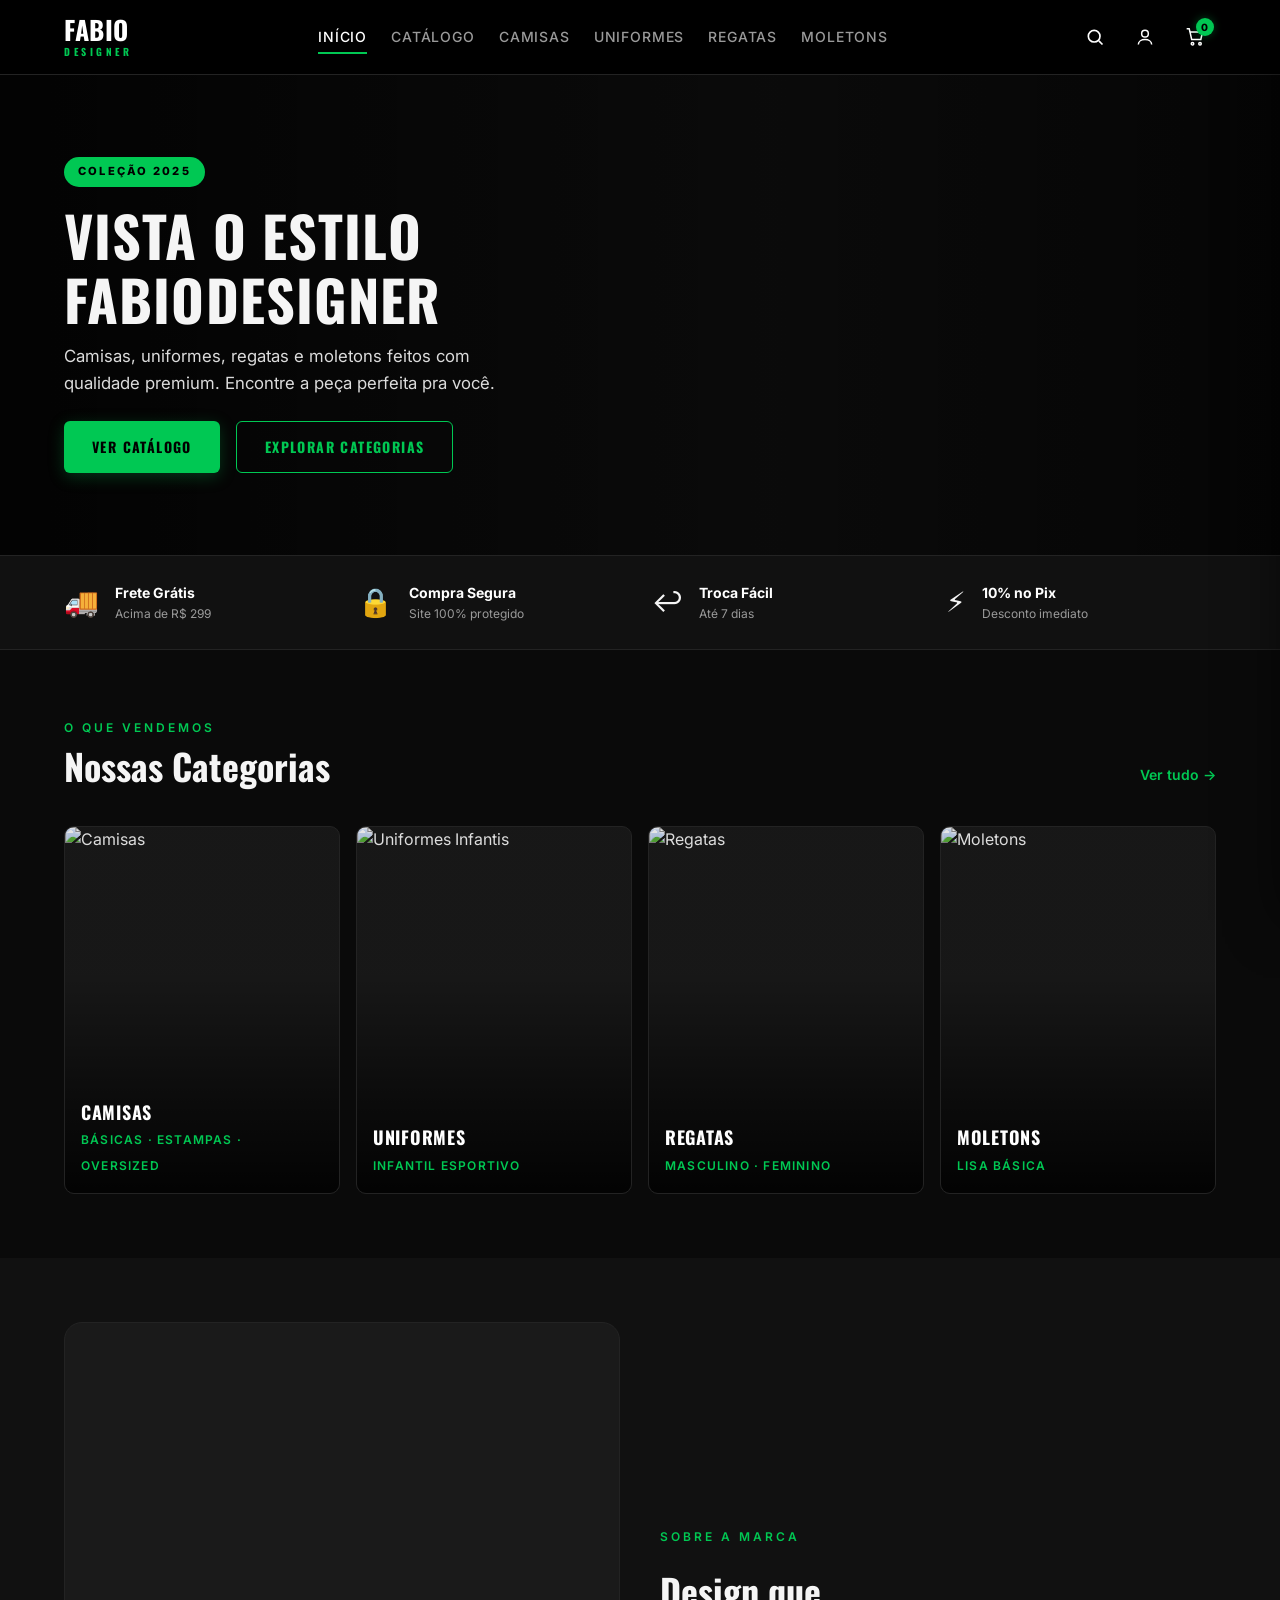
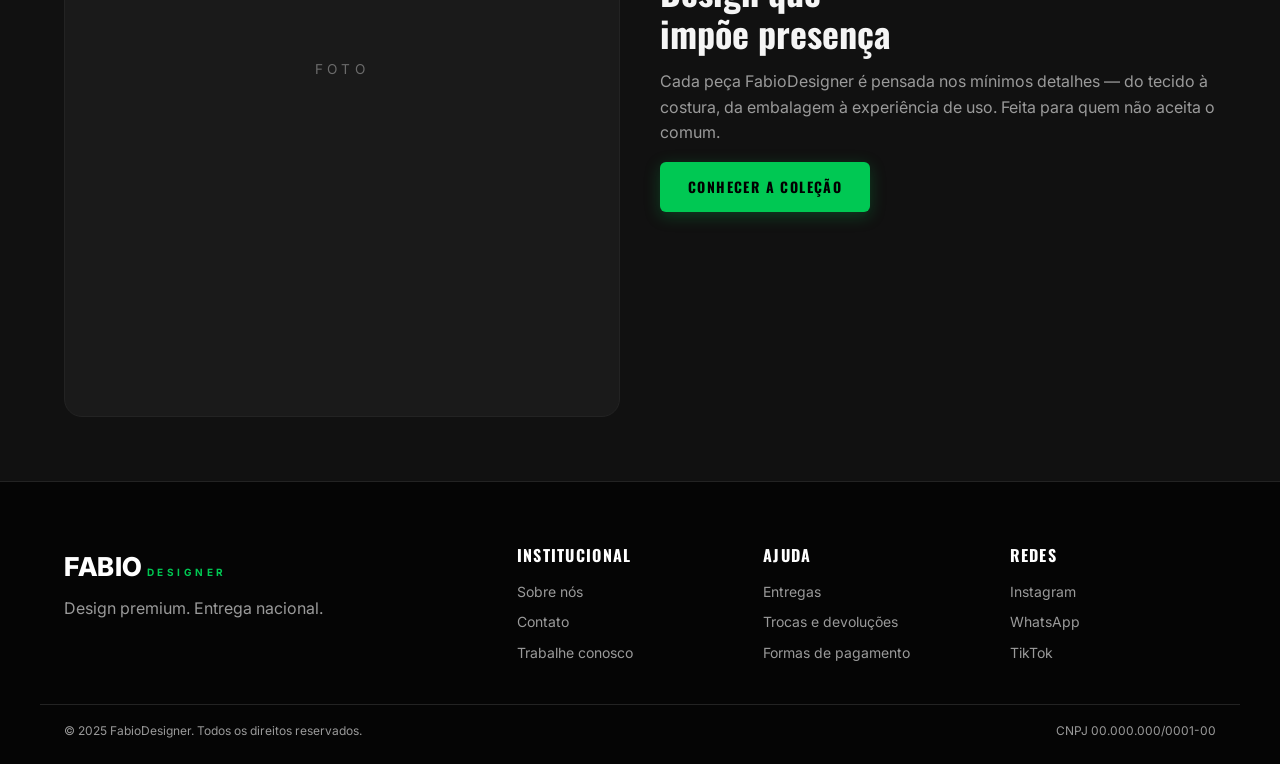
==== src/pages/index.html @ fc11f6db "Iniciando projeto Fabio-Designer." ====
<!DOCTYPE html>
<html lang="pt-BR">
<head>
  <meta charset="UTF-8" />
  <meta name="viewport" content="width=device-width, initial-scale=1.0" />
  <title>FabioDesigner | Vista o estilo</title>
  <meta name="description" content="Camisas, uniformes, regatas e moletons com design premium. Vista FabioDesigner." />

  <link rel="preconnect" href="https://fonts.googleapis.com" />
  <link rel="preconnect" href="https://fonts.gstatic.com" crossorigin />
  <link
    href="https://fonts.googleapis.com/css2?family=Inter:wght@400;500;600;700&family=Oswald:wght@500;600;700;800&display=swap"
    rel="stylesheet"
  />

  <link rel="stylesheet" href="../css/style.css" />
  <link rel="stylesheet" href="../css/components.css" />
</head>
<body>

  <!-- ============================================
       HEADER
  ============================================= -->
  <header class="header" id="header">
    <div class="header__inner">

      <a href="index.html" class="logo" aria-label="FabioDesigner">
        <span class="logo__main">FABIO</span>
        <span class="logo__sub">DESIGNER</span>
      </a>

      <nav class="menu" id="menu" aria-label="Menu principal">
        <a href="index.html" class="menu__link is-active">Início</a>
        <a href="catalog.html" class="menu__link">Catálogo</a>
        <a href="catalog.html?cat=camisas" class="menu__link">Camisas</a>
        <a href="catalog.html?cat=uniformes" class="menu__link">Uniformes</a>
        <a href="catalog.html?cat=regatas" class="menu__link">Regatas</a>
        <a href="catalog.html?cat=moletons" class="menu__link">Moletons</a>
      </nav>

      <div class="header__actions">
        <button class="icon-btn" aria-label="Buscar">
          <svg viewBox="0 0 24 24" width="20" height="20" fill="none" stroke="currentColor" stroke-width="2">
            <circle cx="11" cy="11" r="7"/>
            <path d="m21 21-4.35-4.35"/>
          </svg>
        </button>

        <button class="icon-btn" aria-label="Minha conta">
          <svg viewBox="0 0 24 24" width="20" height="20" fill="none" stroke="currentColor" stroke-width="1.8">
            <circle cx="12" cy="8" r="4"/>
            <path d="M4 21c0-4 4-6 8-6s8 2 8 6"/>
          </svg>
        </button>

        <button class="icon-btn" id="cart-btn" aria-label="Carrinho">
          <svg viewBox="0 0 24 24" width="20" height="20" fill="none" stroke="currentColor" stroke-width="1.8">
            <path d="M6 6h15l-2 9H8L6 6Z"/>
            <circle cx="9" cy="20" r="1.5"/>
            <circle cx="18" cy="20" r="1.5"/>
            <path d="M6 6 5 2H2"/>
          </svg>
          <span class="icon-btn__badge" id="cart-count">0</span>
        </button>

        <button class="icon-btn header__toggle" id="menu-toggle" aria-label="Abrir menu">
          <svg viewBox="0 0 24 24" width="22" height="22" fill="none" stroke="currentColor" stroke-width="2">
            <path d="M3 6h18M3 12h18M3 18h18"/>
          </svg>
        </button>
      </div>
    </div>
  </header>

  <!-- ============================================
       BANNER
  ============================================= -->
  <section class="banner">
    <div class="banner__content">
      <span class="banner__tag">Coleção 2025</span>
      <h1 class="banner__title">Vista o estilo<br>FabioDesigner</h1>
      <p class="banner__text">
        Camisas, uniformes, regatas e moletons feitos com qualidade premium.
        Encontre a peça perfeita pra você.
      </p>
      <div class="banner__actions">
        <a href="catalog.html" class="btn btn--primary">Ver catálogo</a>
        <a href="#categorias" class="btn btn--outline">Explorar categorias</a>
      </div>
    </div>
  </section>

  <!-- ============================================
       BENEFÍCIOS
  ============================================= -->
  <section class="benefits">
    <div class="container benefits__grid">
      <div class="benefit">
        <span class="benefit__icon">🚚</span>
        <div><strong>Frete Grátis</strong><p>Acima de R$ 299</p></div>
      </div>
      <div class="benefit">
        <span class="benefit__icon">🔒</span>
        <div><strong>Compra Segura</strong><p>Site 100% protegido</p></div>
      </div>
      <div class="benefit">
        <span class="benefit__icon">↩️</span>
        <div><strong>Troca Fácil</strong><p>Até 7 dias</p></div>
      </div>
      <div class="benefit">
        <span class="benefit__icon">⚡</span>
        <div><strong>10% no Pix</strong><p>Desconto imediato</p></div>
      </div>
    </div>
  </section>

  <!-- ============================================
       CATEGORIAS (4)
  ============================================= -->
  <section class="section" id="categorias">
    <div class="container">
      <header class="section__header">
        <div>
          <span class="section__eyebrow">O que vendemos</span>
          <h2 class="section__title">Nossas Categorias</h2>
        </div>
        <a href="catalog.html" class="section__link">Ver tudo →</a>
      </header>

      <div class="categories">
        <a href="catalog.html?cat=camisas" class="category-card">
          <img class="category-card__img" src="../assets/images/cat-camisas.jpg" alt="Camisas" loading="lazy" />
          <div class="category-card__overlay"></div>
          <div class="category-card__content">
            <h3 class="category-card__title">Camisas</h3>
            <span class="category-card__count">Básicas · Estampas · Oversized</span>
          </div>
        </a>

        <a href="catalog.html?cat=uniformes" class="category-card">
          <img class="category-card__img" src="../assets/images/cat-uniformes.jpg" alt="Uniformes Infantis" loading="lazy" />
          <div class="category-card__overlay"></div>
          <div class="category-card__content">
            <h3 class="category-card__title">Uniformes</h3>
            <span class="category-card__count">Infantil Esportivo</span>
          </div>
        </a>

        <a href="catalog.html?cat=regatas" class="category-card">
          <img class="category-card__img" src="../assets/images/cat-regatas.jpg" alt="Regatas" loading="lazy" />
          <div class="category-card__overlay"></div>
          <div class="category-card__content">
            <h3 class="category-card__title">Regatas</h3>
            <span class="category-card__count">Masculino · Feminino</span>
          </div>
        </a>

        <a href="catalog.html?cat=moletons" class="category-card">
          <img class="category-card__img" src="../assets/images/cat-moletons.jpg" alt="Moletons" loading="lazy" />
          <div class="category-card__overlay"></div>
          <div class="category-card__content">
            <h3 class="category-card__title">Moletons</h3>
            <span class="category-card__count">Lisa Básica</span>
          </div>
        </a>
      </div>
    </div>
  </section>

  <!-- ============================================
       SOBRE
  ============================================= -->
  <section class="about" id="sobre">
    <div class="container about__grid">
      <div class="about__media">
        <div class="about__media-placeholder">FOTO</div>
      </div>
      <div class="about__content">
        <span class="section__eyebrow">Sobre a marca</span>
        <h2 class="section__title">Design que<br>impõe presença</h2>
        <p>
          Cada peça FabioDesigner é pensada nos mínimos detalhes — do tecido à costura,
          da embalagem à experiência de uso. Feita para quem não aceita o comum.
        </p>
        <a href="catalog.html" class="btn btn--primary">Conhecer a coleção</a>
      </div>
    </div>
  </section>

  <!-- ============================================
       FOOTER
  ============================================= -->
  <footer class="footer" id="contato">
    <div class="container footer__grid">
      <div class="footer__brand">
        <span class="logo__main">FABIO</span>
        <span class="logo__sub">DESIGNER</span>
        <p class="text-muted" style="margin-top: 8px;">Design premium. Entrega nacional.</p>
      </div>

      <div class="footer__col">
        <h5>Institucional</h5>
        <a href="#">Sobre nós</a>
        <a href="#">Contato</a>
        <a href="#">Trabalhe conosco</a>
      </div>

      <div class="footer__col">
        <h5>Ajuda</h5>
        <a href="#">Entregas</a>
        <a href="#">Trocas e devoluções</a>
        <a href="#">Formas de pagamento</a>
      </div>

      <div class="footer__col">
        <h5>Redes</h5>
        <a href="https://www.instagram.com/fabiodesigner2/" target="_blank" rel="noopener">Instagram</a>
        <a href="#">WhatsApp</a>
        <a href="#">TikTok</a>
      </div>
    </div>

    <div class="container footer__bottom">
      <p>© 2025 FabioDesigner. Todos os direitos reservados.</p>
      <p>CNPJ 00.000.000/0001-00</p>
    </div>
  </footer>

  <!-- ============================================
       CARRINHO LATERAL
  ============================================= -->
  <div class="cart-drawer__backdrop" id="cart-backdrop"></div>
  <aside class="cart-drawer" id="cart-drawer" aria-hidden="true">
    <div class="cart-drawer__header">
      <h3 class="cart-drawer__title">Seu Carrinho</h3>
      <button class="cart-drawer__close" id="cart-close" aria-label="Fechar">✕</button>
    </div>

    <div class="cart-drawer__items" id="cart-items"></div>

    <div class="cart-drawer__footer">
      <div class="cart-drawer__total">
        <span>Total</span>
        <strong id="cart-total">R$ 0,00</strong>
      </div>
      <button class="btn btn--primary btn--block" id="cart-checkout">
        Finalizar Compra
      </button>
    </div>
  </aside>

  <!-- Toast -->
  <div class="toast-container" id="toast-container"></div>

  <script type="module" src="../js/app.js"></script>
</body>
</html>
---- src/css/style.css ----
/* =========================================================
   FABIODESIGNER — ESTILO GLOBAL
   Cores, tipografia, reset e base
========================================================= */

/* ---------------------------------------------------------
   VARIÁVEIS (Design Tokens)
--------------------------------------------------------- */
:root {
  /* Cores da marca */
  --brand:        #00c853;   /* verde principal */
  --brand-dark:   #00963e;   /* hover */
  --brand-soft:   rgba(0, 200, 83, 0.12);
  --brand-glow:   rgba(0, 200, 83, 0.35);

  /* Fundos */
  --bg:           #0a0a0a;   /* fundo geral */
  --bg-elevated:  #111111;   /* cards, header */
  --surface:      #1a1a1a;   /* inputs, hover */
  --border:       #232323;

  /* Texto */
  --text:         #f5f5f5;
  --text-muted:   #9a9a9a;
  --text-dim:     #6b6b6b;

  /* Feedback */
  --danger:       #ef4444;
  --success:      #00c853;
  --warning:      #f59e0b;

  /* Tipografia */
  --font-display: 'Oswald', system-ui, sans-serif;
  --font-body:    'Inter', system-ui, sans-serif;

  /* Espaçamentos */
  --space-xs:  0.5rem;
  --space-sm:  0.75rem;
  --space-md:  1rem;
  --space-lg:  1.5rem;
  --space-xl:  2.5rem;
  --space-2xl: 4rem;

  /* Layout */
  --container:   1200px;
  --header-h:    70px;
  --radius-sm:   6px;
  --radius-md:   10px;
  --radius-lg:   18px;
  --radius-pill: 999px;

  /* Sombras */
  --shadow-sm:   0 2px 6px rgba(0,0,0,0.35);
  --shadow-md:   0 8px 24px rgba(0,0,0,0.45);
  --shadow-lg:   0 20px 48px rgba(0,0,0,0.55);
  --shadow-glow: 0 0 28px var(--brand-glow);

  /* Transições */
  --t-fast: 150ms ease;
  --t-base: 250ms ease;

  /* Z-index */
  --z-header:  1000;
  --z-drawer:  1500;
  --z-modal:   2000;
  --z-toast:   3000;
}

/* ---------------------------------------------------------
   RESET
--------------------------------------------------------- */
*, *::before, *::after {
  box-sizing: border-box;
  margin: 0;
  padding: 0;
}

html {
  scroll-behavior: smooth;
  -webkit-text-size-adjust: 100%;
}

body {
  min-height: 100vh;
  background: var(--bg);
  color: var(--text);
  font-family: var(--font-body);
  font-size: 1rem;
  line-height: 1.6;
  -webkit-font-smoothing: antialiased;
  overflow-x: hidden;
}

img, picture, svg, video {
  display: block;
  max-width: 100%;
}

button, input, select, textarea {
  font: inherit;
  color: inherit;
}

button {
  background: none;
  border: none;
  cursor: pointer;
}

a {
  color: inherit;
  text-decoration: none;
}

ul, ol {
  list-style: none;
}

::selection {
  background: var(--brand);
  color: #000;
}

/* Scrollbar */
::-webkit-scrollbar { width: 10px; }
::-webkit-scrollbar-track { background: var(--bg); }
::-webkit-scrollbar-thumb {
  background: var(--border);
  border-radius: var(--radius-pill);
}
::-webkit-scrollbar-thumb:hover { background: var(--brand); }

/* ---------------------------------------------------------
   TIPOGRAFIA
--------------------------------------------------------- */
h1, h2, h3, h4, h5 {
  font-family: var(--font-display);
  font-weight: 700;
  line-height: 1.15;
  color: var(--text);
}

h1 { font-size: clamp(2rem, 5vw, 3.5rem); text-transform: uppercase; letter-spacing: 0.02em; }
h2 { font-size: clamp(1.75rem, 3.5vw, 2.5rem); }
h3 { font-size: clamp(1.25rem, 2.5vw, 1.75rem); }
h4 { font-size: 1.125rem; }
h5 { font-size: 1rem; text-transform: uppercase; letter-spacing: 0.08em; }

p { color: var(--text-muted); }

.text-muted  { color: var(--text-muted); }
.text-brand  { color: var(--brand); }
.text-center { text-align: center; }

/* ---------------------------------------------------------
   CONTAINER
--------------------------------------------------------- */
.container {
  width: 100%;
  max-width: var(--container);
  margin-inline: auto;
  padding-inline: var(--space-lg);
}

@media (max-width: 640px) {
  .container { padding-inline: var(--space-md); }
}

/* ---------------------------------------------------------
   SEÇÕES
--------------------------------------------------------- */
.section {
  padding: var(--space-2xl) 0;
}

.section__header {
  display: flex;
  justify-content: space-between;
  align-items: flex-end;
  gap: var(--space-lg);
  margin-bottom: var(--space-xl);
  flex-wrap: wrap;
}

.section__eyebrow {
  display: inline-block;
  color: var(--brand);
  font-size: 0.75rem;
  font-weight: 600;
  letter-spacing: 0.25em;
  text-transform: uppercase;
  margin-bottom: var(--space-xs);
}

.section__title {
  font-size: clamp(1.5rem, 3vw, 2.25rem);
}

.section__link {
  color: var(--brand);
  font-size: 0.875rem;
  font-weight: 600;
  transition: color var(--t-fast);
}
.section__link:hover { color: #fff; }

/* ---------------------------------------------------------
   BOTÕES
--------------------------------------------------------- */
.btn {
  display: inline-flex;
  align-items: center;
  justify-content: center;
  gap: var(--space-xs);
  padding: 0.875rem 1.75rem;
  font-family: var(--font-display);
  font-size: 0.875rem;
  font-weight: 700;
  letter-spacing: 0.1em;
  text-transform: uppercase;
  border-radius: var(--radius-sm);
  transition: all var(--t-base);
  white-space: nowrap;
  cursor: pointer;
}

.btn--primary {
  background: var(--brand);
  color: #000;
  box-shadow: 0 4px 16px rgba(0,200,83,0.25);
}
.btn--primary:hover {
  background: var(--brand-dark);
  box-shadow: 0 8px 28px var(--brand-glow);
  transform: translateY(-2px);
}

.btn--outline {
  border: 1px solid var(--brand);
  color: var(--brand);
}
.btn--outline:hover {
  background: var(--brand);
  color: #000;
}

.btn--ghost {
  color: var(--text);
}
.btn--ghost:hover {
  color: var(--brand);
}

.btn--block { width: 100%; }

/* ---------------------------------------------------------
   FORMULÁRIOS
--------------------------------------------------------- */
.form-group {
  display: flex;
  flex-direction: column;
  gap: 6px;
  margin-bottom: var(--space-md);
}

.form-label {
  font-size: 0.75rem;
  font-weight: 500;
  letter-spacing: 0.08em;
  text-transform: uppercase;
  color: var(--text-muted);
}

.form-input,
.form-select,
.form-textarea {
  width: 100%;
  padding: 0.75rem 1rem;
  background: var(--surface);
  border: 1px solid var(--border);
  border-radius: var(--radius-sm);
  color: var(--text);
  font-size: 0.95rem;
  font-family: var(--font-body);
  transition: border-color var(--t-fast), box-shadow var(--t-fast);
}

.form-input:focus,
.form-select:focus,
.form-textarea:focus {
  outline: none;
  border-color: var(--brand);
  box-shadow: 0 0 0 3px var(--brand-soft);
}

.form-input::placeholder { color: var(--text-dim); }

/* ---------------------------------------------------------
   TOAST (notificações)
--------------------------------------------------------- */
.toast-container {
  position: fixed;
  top: calc(var(--header-h) + 20px);
  right: 20px;
  z-index: var(--z-toast);
  display: flex;
  flex-direction: column;
  gap: var(--space-sm);
  pointer-events: none;
}

.toast {
  background: var(--bg-elevated);
  border-left: 4px solid var(--brand);
  border-radius: var(--radius-sm);
  padding: 14px 20px;
  min-width: 260px;
  max-width: 380px;
  box-shadow: var(--shadow-lg);
  font-size: 0.875rem;
  color: var(--text);
  animation: toast-in 300ms cubic-bezier(.4,0,.2,1);
  pointer-events: auto;
}

.toast--error   { border-left-color: var(--danger); }
.toast--success { border-left-color: var(--success); }
.toast.is-leaving { animation: toast-out 250ms forwards; }

@keyframes toast-in {
  from { opacity: 0; transform: translateX(40px); }
  to   { opacity: 1; transform: translateX(0); }
}
@keyframes toast-out {
  to { opacity: 0; transform: translateX(40px); }
}
---- src/css/components.css ----
/* =========================================================
   FABIODESIGNER — COMPONENTES
   Header, Footer, Cards, Drawer do carrinho, Menu mobile
========================================================= */

/* ---------------------------------------------------------
   HEADER
--------------------------------------------------------- */
.header {
  position: sticky;
  top: 0;
  z-index: var(--z-header);
  background: #000;
  border-bottom: 1px solid var(--border);
}

.header__inner {
  max-width: var(--container);
  margin-inline: auto;
  padding: 16px var(--space-lg);
  display: flex;
  align-items: center;
  justify-content: space-between;
  gap: var(--space-lg);
}

/* Logo */
.logo {
  display: flex;
  flex-direction: column;
  align-items: flex-start;
  line-height: 1;
  font-family: var(--font-display);
  flex-shrink: 0;
}
.logo__main {
  font-size: 26px;
  font-weight: 800;
  letter-spacing: 0.02em;
  color: #fff;
  text-transform: uppercase;
}
.logo__sub {
  font-size: 10px;
  font-weight: 700;
  letter-spacing: 0.35em;
  color: var(--brand);
  margin-top: 4px;
  text-transform: uppercase;
}

/* Menu principal */
.menu {
  display: flex;
  gap: var(--space-lg);
}
.menu__link {
  font-size: 0.875rem;
  font-weight: 500;
  text-transform: uppercase;
  letter-spacing: 0.06em;
  color: var(--text-muted);
  padding: 6px 0;
  position: relative;
  transition: color var(--t-fast);
}
.menu__link::after {
  content: '';
  position: absolute;
  left: 0; bottom: 0;
  width: 0; height: 2px;
  background: var(--brand);
  transition: width var(--t-base);
}
.menu__link:hover,
.menu__link.is-active { color: #fff; }
.menu__link:hover::after,
.menu__link.is-active::after { width: 100%; }

/* Ações (ícones) */
.header__actions {
  display: flex;
  align-items: center;
  gap: var(--space-xs);
}

.icon-btn {
  position: relative;
  min-width: 42px;
  height: 42px;
  display: inline-flex;
  align-items: center;
  justify-content: center;
  border-radius: 50%;
  color: #fff;
  transition: all var(--t-base);
}
.icon-btn:hover {
  background: var(--surface);
  color: var(--brand);
}
.icon-btn__badge {
  position: absolute;
  top: 2px; right: 2px;
  min-width: 18px; height: 18px;
  padding: 0 5px;
  background: var(--brand);
  color: #000;
  border-radius: var(--radius-pill);
  font-size: 10px;
  font-weight: 800;
  display: grid;
  place-items: center;
  line-height: 1;
  box-shadow: 0 0 10px var(--brand-glow);
}

/* Botão hamburguer (mobile) */
.header__toggle {
  display: none;
}

/* ---------------------------------------------------------
   MENU MOBILE
--------------------------------------------------------- */
@media (max-width: 900px) {
  .menu {
    position: fixed;
    top: var(--header-h);
    left: 0; right: 0;
    background: var(--bg-elevated);
    border-bottom: 1px solid var(--border);
    flex-direction: column;
    padding: var(--space-lg);
    gap: var(--space-md);
    transform: translateY(-10px);
    opacity: 0;
    pointer-events: none;
    transition: all var(--t-base);
  }
  .menu.is-open {
    transform: translateY(0);
    opacity: 1;
    pointer-events: auto;
  }
  .header__toggle { display: inline-flex; }
}

/* ---------------------------------------------------------
   BANNER (hero simples)
--------------------------------------------------------- */
.banner {
  position: relative;
  min-height: 480px;
  display: flex;
  align-items: center;
  padding: var(--space-2xl) var(--space-lg);
  background:
    linear-gradient(90deg, rgba(0,0,0,0.85) 0%, rgba(0,0,0,0.4) 60%, rgba(0,0,0,0.7) 100%),
    url('../assets/images/banner.jpg') center/cover no-repeat,
    #111;
  overflow: hidden;
}

.banner__content {
  max-width: 560px;
  margin-inline: auto;
  width: 100%;
  max-width: var(--container);
  padding-inline: var(--space-lg);
}

.banner__tag {
  display: inline-block;
  padding: 6px 14px;
  background: var(--brand);
  color: #000;
  font-size: 0.7rem;
  font-weight: 800;
  letter-spacing: 0.2em;
  text-transform: uppercase;
  border-radius: var(--radius-pill);
  margin-bottom: var(--space-md);
}

.banner__title {
  font-size: clamp(2rem, 5vw, 3.5rem);
  text-transform: uppercase;
  margin-bottom: var(--space-sm);
}

.banner__text {
  font-size: 1.05rem;
  max-width: 480px;
  margin-bottom: var(--space-lg);
  color: #dcdcdc;
}

.banner__actions {
  display: flex;
  gap: var(--space-md);
  flex-wrap: wrap;
}

@media (max-width: 768px) {
  .banner { min-height: 400px; padding: var(--space-xl) var(--space-md); }
}

/* ---------------------------------------------------------
   FAIXA DE BENEFÍCIOS
--------------------------------------------------------- */
.benefits {
  background: var(--bg-elevated);
  border-block: 1px solid var(--border);
  padding: var(--space-lg) 0;
}

.benefits__grid {
  display: grid;
  grid-template-columns: repeat(4, 1fr);
  gap: var(--space-lg);
}

.benefit {
  display: flex;
  align-items: center;
  gap: var(--space-md);
}
.benefit__icon {
  font-size: 1.75rem;
  flex-shrink: 0;
}
.benefit strong {
  display: block;
  font-size: 0.875rem;
  color: #fff;
}
.benefit p {
  font-size: 0.75rem;
  color: var(--text-muted);
}

@media (max-width: 768px) {
  .benefits__grid { grid-template-columns: 1fr 1fr; gap: var(--space-md); }
}
@media (max-width: 420px) {
  .benefits__grid { grid-template-columns: 1fr; }
}

/* ---------------------------------------------------------
   CARDS DE CATEGORIA (home — 4 categorias)
--------------------------------------------------------- */
.categories {
  display: grid;
  grid-template-columns: repeat(4, 1fr);
  gap: var(--space-md);
}

.category-card {
  position: relative;
  aspect-ratio: 3 / 4;
  border-radius: var(--radius-md);
  overflow: hidden;
  background: var(--surface);
  border: 1px solid var(--border);
  cursor: pointer;
  transition: transform var(--t-base), border-color var(--t-base), box-shadow var(--t-base);
  display: flex;
  align-items: flex-end;
}
.category-card:hover {
  transform: translateY(-6px);
  border-color: var(--brand);
  box-shadow: 0 12px 32px rgba(0,200,83,0.18);
}

.category-card__img {
  position: absolute;
  inset: 0;
  width: 100%; height: 100%;
  object-fit: cover;
  transition: transform 500ms ease;
}
.category-card:hover .category-card__img {
  transform: scale(1.06);
}

.category-card__overlay {
  position: absolute;
  inset: 0;
  background: linear-gradient(to top, rgba(0,0,0,0.9) 0%, rgba(0,0,0,0.1) 60%);
}

.category-card__content {
  position: relative;
  z-index: 2;
  padding: var(--space-md);
  width: 100%;
}

.category-card__title {
  font-family: var(--font-display);
  font-size: 1.125rem;
  text-transform: uppercase;
  letter-spacing: 0.04em;
  color: #fff;
  margin-bottom: 4px;
}

.category-card__count {
  font-size: 0.75rem;
  color: var(--brand);
  font-weight: 600;
  letter-spacing: 0.1em;
  text-transform: uppercase;
}

@media (max-width: 900px) {
  .categories { grid-template-columns: repeat(2, 1fr); }
}
@media (max-width: 420px) {
  .categories { grid-template-columns: 1fr; }
}

/* ---------------------------------------------------------
   CARD DE PRODUTO (grade do catálogo)
--------------------------------------------------------- */
.product-grid {
  display: grid;
  grid-template-columns: repeat(auto-fill, minmax(220px, 1fr));
  gap: var(--space-lg);
}

.product-card {
  background: var(--bg-elevated);
  border: 1px solid var(--border);
  border-radius: var(--radius-md);
  overflow: hidden;
  display: flex;
  flex-direction: column;
  transition: all var(--t-base);
}
.product-card:hover {
  transform: translateY(-6px);
  border-color: var(--brand);
  box-shadow: 0 12px 32px rgba(0,200,83,0.15);
}

.product-card__media {
  aspect-ratio: 3 / 4;
  overflow: hidden;
  background: var(--surface);
}
.product-card__media img {
  width: 100%; height: 100%;
  object-fit: cover;
  transition: transform 500ms ease;
}
.product-card:hover .product-card__media img { transform: scale(1.06); }

.product-card__body {
  padding: var(--space-md);
  display: flex;
  flex-direction: column;
  gap: 6px;
}

.product-card__title {
  font-family: var(--font-body);
  font-size: 0.95rem;
  font-weight: 600;
  color: var(--text);
  text-transform: none;
  line-height: 1.35;
}

.product-card__price {
  font-family: var(--font-display);
  font-size: 1.125rem;
  font-weight: 800;
  color: var(--brand);
}

.product-card__old {
  font-size: 0.8rem;
  color: var(--text-dim);
  text-decoration: line-through;
  margin-right: 6px;
}

.product-card__body .btn {
  margin-top: 8px;
  width: 100%;
  padding: 0.65rem 1rem;
  font-size: 0.75rem;
}

/* ---------------------------------------------------------
   SOBRE (home)
--------------------------------------------------------- */
.about {
  padding: var(--space-2xl) 0;
  background: var(--bg-elevated);
}
.about__grid {
  display: grid;
  grid-template-columns: 1fr 1fr;
  gap: var(--space-xl);
  align-items: center;
}
.about__media {
  aspect-ratio: 4 / 5;
  border-radius: var(--radius-lg);
  overflow: hidden;
  background: var(--surface);
  border: 1px solid var(--border);
}
.about__media-placeholder {
  display: grid;
  place-items: center;
  height: 100%;
  color: var(--text-dim);
  letter-spacing: 0.3em;
  font-size: 0.85rem;
}
.about__content {
  display: flex;
  flex-direction: column;
  gap: var(--space-md);
}
.about__content .btn { align-self: flex-start; }

@media (max-width: 900px) {
  .about__grid { grid-template-columns: 1fr; }
}

/* ---------------------------------------------------------
   FOOTER
--------------------------------------------------------- */
.footer {
  background: #050505;
  border-top: 1px solid var(--border);
  padding: var(--space-2xl) 0 var(--space-lg);
}
.footer__grid {
  display: grid;
  grid-template-columns: 2fr 1fr 1fr 1fr;
  gap: var(--space-xl);
  padding-bottom: var(--space-xl);
}
.footer__brand h4 {
  color: var(--brand);
  margin: var(--space-sm) 0 var(--space-xs);
}
.footer__col {
  display: flex;
  flex-direction: column;
  gap: var(--space-xs);
}
.footer__col h5 {
  color: #fff;
  margin-bottom: var(--space-xs);
}
.footer__col a {
  color: var(--text-muted);
  font-size: 0.875rem;
  transition: color var(--t-fast);
}
.footer__col a:hover { color: var(--brand); }

.footer__bottom {
  border-top: 1px solid var(--border);
  padding-top: var(--space-md);
  display: flex;
  justify-content: space-between;
  font-size: 0.75rem;
  color: var(--text-dim);
  flex-wrap: wrap;
  gap: var(--space-sm);
}

@media (max-width: 900px) {
  .footer__grid { grid-template-columns: 1fr 1fr; }
}
@media (max-width: 480px) {
  .footer__grid { grid-template-columns: 1fr; }
  .footer__bottom { flex-direction: column; text-align: center; }
}

/* ---------------------------------------------------------
   CARRINHO LATERAL (drawer)
--------------------------------------------------------- */
.cart-drawer {
  position: fixed;
  top: 0; right: 0;
  height: 100vh;
  width: min(400px, 100vw);
  background: var(--bg-elevated);
  border-left: 1px solid var(--border);
  z-index: var(--z-drawer);
  transform: translateX(100%);
  transition: transform 350ms cubic-bezier(.4,0,.2,1);
  display: flex;
  flex-direction: column;
  box-shadow: var(--shadow-lg);
}
.cart-drawer.is-open { transform: translateX(0); }

.cart-drawer__backdrop {
  position: fixed;
  inset: 0;
  background: rgba(0,0,0,0.65);
  z-index: calc(var(--z-drawer) - 1);
  opacity: 0;
  pointer-events: none;
  transition: opacity var(--t-base);
}
.cart-drawer__backdrop.is-open {
  opacity: 1;
  pointer-events: auto;
}

.cart-drawer__header {
  display: flex;
  justify-content: space-between;
  align-items: center;
  padding: var(--space-md) var(--space-lg);
  border-bottom: 1px solid var(--border);
}
.cart-drawer__title {
  font-family: var(--font-display);
  font-size: 1.125rem;
  text-transform: uppercase;
  letter-spacing: 0.06em;
}
.cart-drawer__close {
  font-size: 1.5rem;
  color: var(--text-muted);
  transition: color var(--t-fast);
}
.cart-drawer__close:hover { color: var(--danger); }

.cart-drawer__items {
  flex: 1;
  overflow-y: auto;
  padding: var(--space-md) var(--space-lg);
  display: flex;
  flex-direction: column;
  gap: var(--space-md);
}

.cart-item {
  display: grid;
  grid-template-columns: 64px 1fr auto;
  gap: var(--space-md);
  align-items: center;
  padding-bottom: var(--space-md);
  border-bottom: 1px solid var(--border);
}
.cart-item__img {
  width: 64px; height: 64px;
  object-fit: cover;
  border-radius: var(--radius-sm);
  background: var(--surface);
}
.cart-item__info {
  display: flex;
  flex-direction: column;
  gap: 2px;
  font-size: 0.85rem;
}
.cart-item__name { color: var(--text); font-weight: 500; }
.cart-item__price { color: var(--brand); font-weight: 700; font-family: var(--font-display); }
.cart-item__remove {
  color: var(--text-muted);
  font-size: 1.25rem;
  transition: color var(--t-fast);
}
.cart-item__remove:hover { color: var(--danger); }

.cart-empty {
  text-align: center;
  color: var(--text-muted);
  padding: var(--space-xl) 0;
  font-size: 0.9rem;
}

.cart-drawer__footer {
  padding: var(--space-lg);
  border-top: 1px solid var(--border);
  display: flex;
  flex-direction: column;
  gap: var(--space-md);
}
.cart-drawer__total {
  display: flex;
  justify-content: space-between;
  align-items: baseline;
  font-size: 1rem;
}
.cart-drawer__total strong {
  color: var(--brand);
  font-family: var(--font-display);
  font-size: 1.5rem;
  font-weight: 800;
}

/* ---------------------------------------------------------
   ESTADO VAZIO GENÉRICO
--------------------------------------------------------- */
.empty {
  text-align: center;
  padding: var(--space-2xl) var(--space-md);
  color: var(--text-muted);
}
.empty__icon { font-size: 3rem; margin-bottom: var(--space-md); }
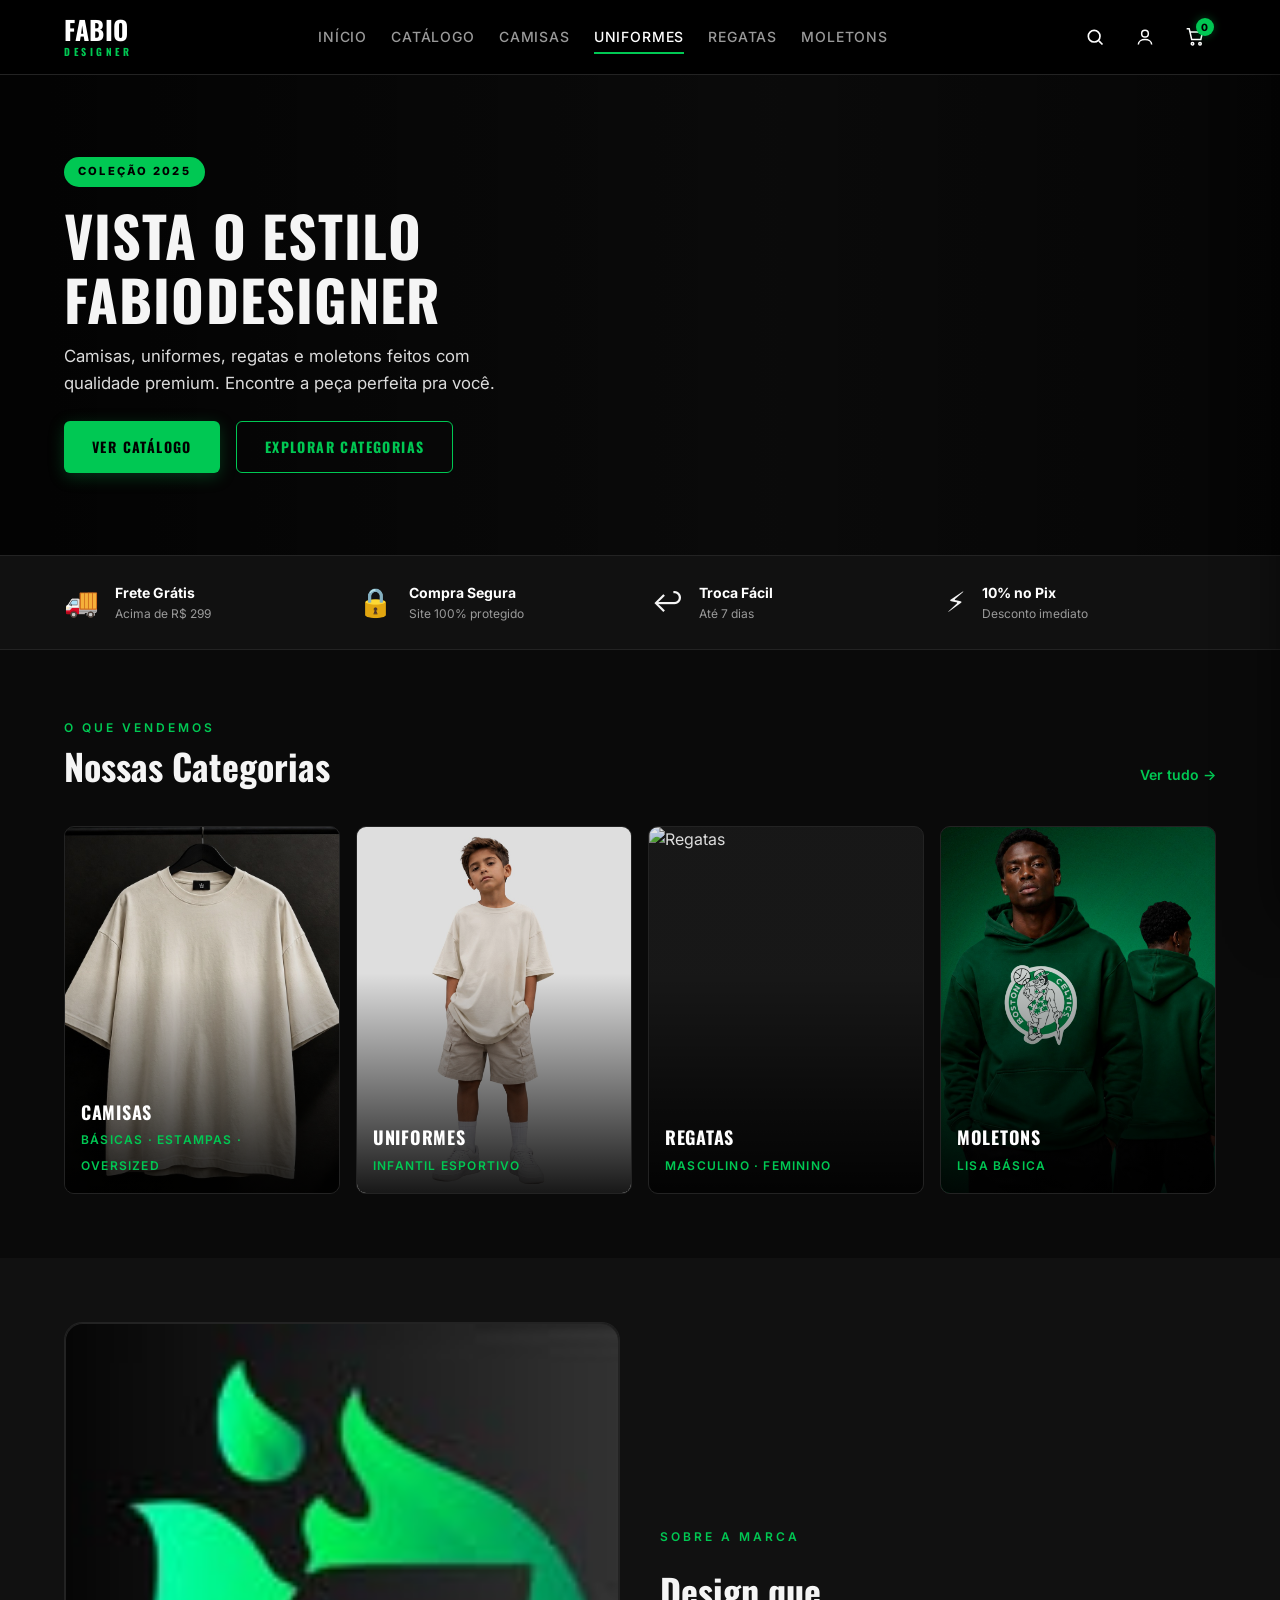
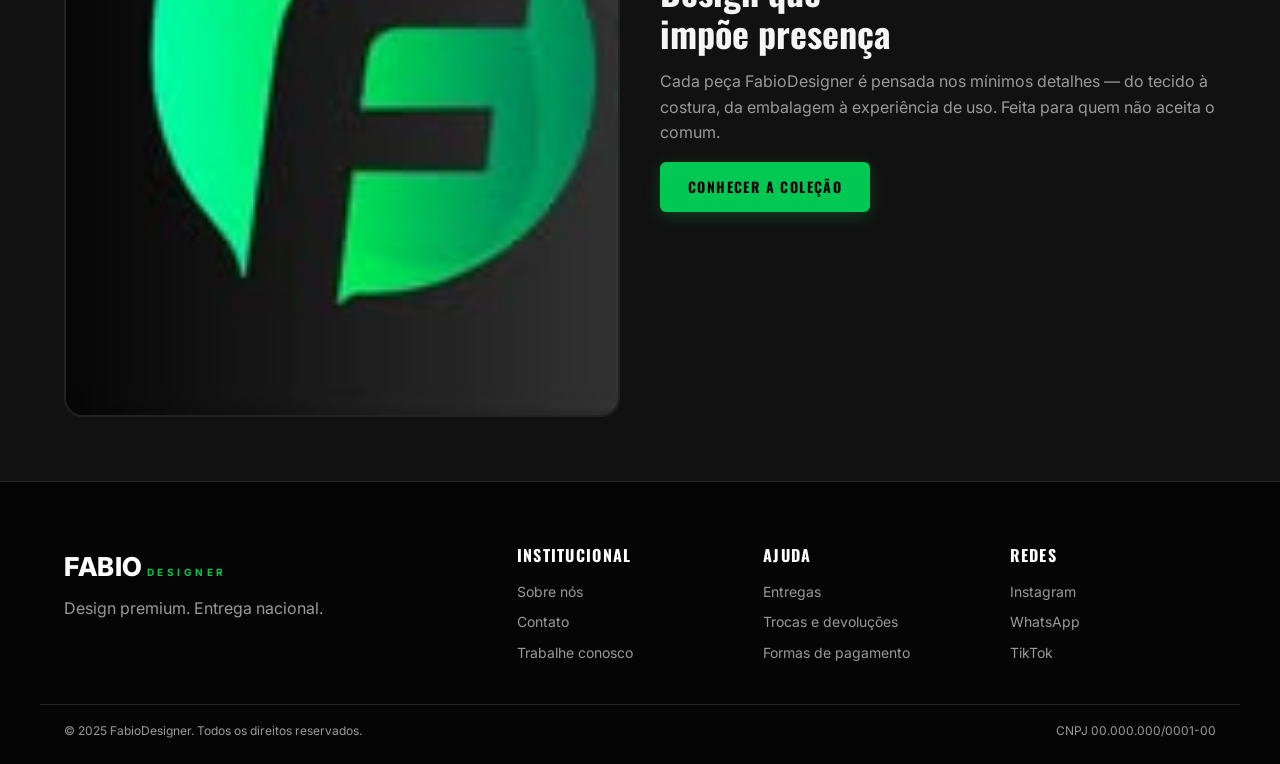
==== commit 1b8c4137: "Melhorias aplicadas no sistema." ====
--- a/src/pages/index.html
+++ b/src/pages/index.html
@@ -1,5 +1,6 @@
 <!DOCTYPE html>
 <html lang="pt-BR">
+
 <head>
   <meta charset="UTF-8" />
   <meta name="viewport" content="width=device-width, initial-scale=1.0" />
@@ -10,12 +11,13 @@
   <link rel="preconnect" href="https://fonts.gstatic.com" crossorigin />
   <link
     href="https://fonts.googleapis.com/css2?family=Inter:wght@400;500;600;700&family=Oswald:wght@500;600;700;800&display=swap"
-    rel="stylesheet"
-  />
+    rel="stylesheet" />
 
   <link rel="stylesheet" href="../css/style.css" />
   <link rel="stylesheet" href="../css/components.css" />
+  <link rel="stylesheet" href="../css/catalog.css" />
 </head>
+
 <body>
 
   <!-- ============================================
@@ -30,42 +32,42 @@
       </a>
 
       <nav class="menu" id="menu" aria-label="Menu principal">
-        <a href="index.html" class="menu__link is-active">Início</a>
+        <a href="index.html" class="menu__link">Início</a>
         <a href="catalog.html" class="menu__link">Catálogo</a>
-        <a href="catalog.html?cat=camisas" class="menu__link">Camisas</a>
-        <a href="catalog.html?cat=uniformes" class="menu__link">Uniformes</a>
-        <a href="catalog.html?cat=regatas" class="menu__link">Regatas</a>
-        <a href="catalog.html?cat=moletons" class="menu__link">Moletons</a>
+        <a href="camisas.html" class="menu__link">Camisas</a>
+        <a href="uniformes.html" class="menu__link is-active">Uniformes</a>
+        <a href="regatas.html" class="menu__link">Regatas</a>
+        <a href="moletons.html" class="menu__link">Moletons</a>
       </nav>
 
       <div class="header__actions">
         <button class="icon-btn" aria-label="Buscar">
           <svg viewBox="0 0 24 24" width="20" height="20" fill="none" stroke="currentColor" stroke-width="2">
-            <circle cx="11" cy="11" r="7"/>
-            <path d="m21 21-4.35-4.35"/>
+            <circle cx="11" cy="11" r="7" />
+            <path d="m21 21-4.35-4.35" />
           </svg>
         </button>
 
         <button class="icon-btn" aria-label="Minha conta">
           <svg viewBox="0 0 24 24" width="20" height="20" fill="none" stroke="currentColor" stroke-width="1.8">
-            <circle cx="12" cy="8" r="4"/>
-            <path d="M4 21c0-4 4-6 8-6s8 2 8 6"/>
+            <circle cx="12" cy="8" r="4" />
+            <path d="M4 21c0-4 4-6 8-6s8 2 8 6" />
           </svg>
         </button>
 
         <button class="icon-btn" id="cart-btn" aria-label="Carrinho">
           <svg viewBox="0 0 24 24" width="20" height="20" fill="none" stroke="currentColor" stroke-width="1.8">
-            <path d="M6 6h15l-2 9H8L6 6Z"/>
-            <circle cx="9" cy="20" r="1.5"/>
-            <circle cx="18" cy="20" r="1.5"/>
-            <path d="M6 6 5 2H2"/>
+            <path d="M6 6h15l-2 9H8L6 6Z" />
+            <circle cx="9" cy="20" r="1.5" />
+            <circle cx="18" cy="20" r="1.5" />
+            <path d="M6 6 5 2H2" />
           </svg>
           <span class="icon-btn__badge" id="cart-count">0</span>
         </button>
 
         <button class="icon-btn header__toggle" id="menu-toggle" aria-label="Abrir menu">
           <svg viewBox="0 0 24 24" width="22" height="22" fill="none" stroke="currentColor" stroke-width="2">
-            <path d="M3 6h18M3 12h18M3 18h18"/>
+            <path d="M3 6h18M3 12h18M3 18h18" />
           </svg>
         </button>
       </div>
@@ -97,19 +99,27 @@
     <div class="container benefits__grid">
       <div class="benefit">
         <span class="benefit__icon">🚚</span>
-        <div><strong>Frete Grátis</strong><p>Acima de R$ 299</p></div>
+        <div><strong>Frete Grátis</strong>
+          <p>Acima de R$ 299</p>
+        </div>
       </div>
       <div class="benefit">
         <span class="benefit__icon">🔒</span>
-        <div><strong>Compra Segura</strong><p>Site 100% protegido</p></div>
+        <div><strong>Compra Segura</strong>
+          <p>Site 100% protegido</p>
+        </div>
       </div>
       <div class="benefit">
         <span class="benefit__icon">↩️</span>
-        <div><strong>Troca Fácil</strong><p>Até 7 dias</p></div>
+        <div><strong>Troca Fácil</strong>
+          <p>Até 7 dias</p>
+        </div>
       </div>
       <div class="benefit">
         <span class="benefit__icon">⚡</span>
-        <div><strong>10% no Pix</strong><p>Desconto imediato</p></div>
+        <div><strong>10% no Pix</strong>
+          <p>Desconto imediato</p>
+        </div>
       </div>
     </div>
   </section>
@@ -129,7 +139,7 @@
 
       <div class="categories">
         <a href="catalog.html?cat=camisas" class="category-card">
-          <img class="category-card__img" src="../assets/images/cat-camisas.jpg" alt="Camisas" loading="lazy" />
+          <img class="category-card__img" src="../assets/images/camisa-lisa_3.jpeg" alt="Camisas" loading="lazy" />
           <div class="category-card__overlay"></div>
           <div class="category-card__content">
             <h3 class="category-card__title">Camisas</h3>
@@ -138,7 +148,8 @@
         </a>
 
         <a href="catalog.html?cat=uniformes" class="category-card">
-          <img class="category-card__img" src="../assets/images/cat-uniformes.jpg" alt="Uniformes Infantis" loading="lazy" />
+          <img class="category-card__img" src="../assets/images/infantil.jpeg" alt="Uniformes Infantis"
+            loading="lazy" />
           <div class="category-card__overlay"></div>
           <div class="category-card__content">
             <h3 class="category-card__title">Uniformes</h3>
@@ -156,7 +167,7 @@
         </a>
 
         <a href="catalog.html?cat=moletons" class="category-card">
-          <img class="category-card__img" src="../assets/images/cat-moletons.jpg" alt="Moletons" loading="lazy" />
+          <img class="category-card__img" src="../assets/images/moleton_1.jpeg" alt="Moletons" loading="lazy" />
           <div class="category-card__overlay"></div>
           <div class="category-card__content">
             <h3 class="category-card__title">Moletons</h3>
@@ -173,7 +184,9 @@
   <section class="about" id="sobre">
     <div class="container about__grid">
       <div class="about__media">
-        <div class="about__media-placeholder">FOTO</div>
+        <div class="about__media">
+          <img src="../assets/images/logo.jpeg" alt="FabioDesigner" />
+        </div>
       </div>
       <div class="about__content">
         <span class="section__eyebrow">Sobre a marca</span>
@@ -254,4 +267,5 @@
 
   <script type="module" src="../js/app.js"></script>
 </body>
+
 </html>
--- a/src/css/components.css
+++ b/src/css/components.css
@@ -414,14 +414,19 @@
   overflow: hidden;
   background: var(--surface);
   border: 1px solid var(--border);
-}
-.about__media-placeholder {
-  display: grid;
-  place-items: center;
+  position: relative;
+}
+
+.about__media img {
+  width: 100%;
   height: 100%;
-  color: var(--text-dim);
-  letter-spacing: 0.3em;
-  font-size: 0.85rem;
+  object-fit: cover;
+  display: block;
+  transition: transform 600ms ease;
+}
+
+.about__media:hover img {
+  transform: scale(1.04);
 }
 .about__content {
   display: flex;
@@ -613,4 +618,28 @@
   padding: var(--space-2xl) var(--space-md);
   color: var(--text-muted);
 }
-.empty__icon { font-size: 3rem; margin-bottom: var(--space-md); }+.empty__icon { font-size: 3rem; margin-bottom: var(--space-md); }
+
+/* Tags de tamanho no card */
+.product-card__sizes {
+  display: flex;
+  flex-wrap: wrap;
+  gap: 4px;
+  margin: 4px 0;
+}
+.size-tag {
+  font-size: 0.65rem;
+  font-weight: 600;
+  color: var(--text-muted);
+  padding: 2px 6px;
+  border: 1px solid var(--border);
+  border-radius: 4px;
+  text-transform: uppercase;
+}
+
+.product-card__prices {
+  display: flex;
+  align-items: baseline;
+  gap: 6px;
+  flex-wrap: wrap;
+}
--- a/src/css/catalog.css
+++ b/src/css/catalog.css
@@ -0,0 +1,263 @@
+/* =========================================================
+   CATÁLOGO — estilos exclusivos da página de catálogo
+========================================================= */
+
+/* ---------------------------------------------------------
+   CABEÇALHO DA PÁGINA
+--------------------------------------------------------- */
+.catalog-head {
+  padding: var(--space-xl) 0 var(--space-lg);
+  border-bottom: 1px solid var(--border);
+}
+
+.breadcrumb {
+  display: flex;
+  gap: var(--space-xs);
+  font-size: 0.8rem;
+  color: var(--text-muted);
+  margin-bottom: var(--space-md);
+}
+.breadcrumb a:hover { color: var(--brand); }
+.breadcrumb span { color: var(--text-dim); }
+
+.catalog-head__row {
+  display: flex;
+  justify-content: space-between;
+  align-items: flex-end;
+  gap: var(--space-lg);
+  flex-wrap: wrap;
+}
+
+.catalog-head__title {
+  font-size: clamp(1.75rem, 3.5vw, 2.5rem);
+  text-transform: uppercase;
+}
+
+.catalog-head__count {
+  font-size: 0.875rem;
+  color: var(--text-muted);
+  margin-top: 4px;
+}
+
+.filters-toggle { display: none; }
+
+/* ---------------------------------------------------------
+   GRID PRINCIPAL (sidebar + conteúdo)
+--------------------------------------------------------- */
+.catalog {
+  padding: var(--space-xl) 0 var(--space-2xl);
+}
+
+.catalog__grid {
+  display: grid;
+  grid-template-columns: 260px 1fr;
+  gap: var(--space-xl);
+  align-items: start;
+}
+
+/* ---------------------------------------------------------
+   FILTROS (sidebar)
+--------------------------------------------------------- */
+.filters {
+  position: sticky;
+  top: calc(var(--header-h) + 20px);
+  background: var(--bg-elevated);
+  border: 1px solid var(--border);
+  border-radius: var(--radius-md);
+  padding: var(--space-lg);
+  display: flex;
+  flex-direction: column;
+  gap: var(--space-lg);
+  max-height: calc(100vh - var(--header-h) - 40px);
+  overflow-y: auto;
+}
+
+.filters__head {
+  display: flex;
+  justify-content: space-between;
+  align-items: center;
+}
+
+.filters__title {
+  font-family: var(--font-display);
+  font-size: 1.125rem;
+  text-transform: uppercase;
+  letter-spacing: 0.05em;
+}
+
+.filters__close {
+  display: none;
+  font-size: 1.25rem;
+  color: var(--text-muted);
+}
+.filters__close:hover { color: var(--danger); }
+
+/* Grupo de filtro */
+.filter-group {
+  display: flex;
+  flex-direction: column;
+  gap: var(--space-xs);
+  padding-bottom: var(--space-md);
+  border-bottom: 1px solid var(--border);
+}
+.filter-group:last-of-type { border-bottom: none; padding-bottom: 0; }
+
+.filter-group__title {
+  font-size: 0.75rem;
+  font-weight: 600;
+  letter-spacing: 0.1em;
+  text-transform: uppercase;
+  color: var(--text-muted);
+  margin-bottom: 6px;
+}
+
+/* Checkbox/radio estilizado */
+.filter-check {
+  display: flex;
+  align-items: center;
+  gap: 8px;
+  font-size: 0.9rem;
+  cursor: pointer;
+  padding: 4px 0;
+  color: var(--text);
+  transition: color var(--t-fast);
+}
+.filter-check:hover { color: var(--brand); }
+.filter-check input { accent-color: var(--brand); width: 16px; height: 16px; cursor: pointer; }
+
+/* Chips de tamanho */
+.filter-sizes {
+  display: flex;
+  flex-wrap: wrap;
+  gap: 6px;
+  margin-top: 4px;
+}
+.chip {
+  display: inline-flex;
+  cursor: pointer;
+}
+.chip input { display: none; }
+.chip span {
+  display: inline-flex;
+  align-items: center;
+  justify-content: center;
+  min-width: 38px;
+  height: 34px;
+  padding: 0 10px;
+  border: 1px solid var(--border);
+  border-radius: var(--radius-sm);
+  font-size: 0.85rem;
+  color: var(--text-muted);
+  background: transparent;
+  transition: all var(--t-fast);
+}
+.chip:hover span {
+  border-color: var(--brand);
+  color: var(--brand);
+}
+.chip input:checked + span {
+  background: var(--brand);
+  border-color: var(--brand);
+  color: #000;
+  font-weight: 700;
+}
+
+/* Faixa de preço */
+.filter-price {
+  display: flex;
+  flex-direction: column;
+  gap: 6px;
+  margin-top: 4px;
+}
+.filter-price input[type="range"] {
+  width: 100%;
+  accent-color: var(--brand);
+  cursor: pointer;
+}
+.filter-price__labels {
+  display: flex;
+  justify-content: space-between;
+  font-size: 0.75rem;
+  color: var(--text-muted);
+}
+
+/* ---------------------------------------------------------
+   CONTEÚDO (toolbar + grid)
+--------------------------------------------------------- */
+.catalog__content {
+  display: flex;
+  flex-direction: column;
+  gap: var(--space-lg);
+}
+
+.catalog__toolbar {
+  display: flex;
+  align-items: center;
+  justify-content: flex-end;
+  gap: var(--space-sm);
+  padding-bottom: var(--space-sm);
+}
+.catalog__toolbar-label {
+  font-size: 0.875rem;
+  color: var(--text-muted);
+}
+.catalog__sort {
+  max-width: 200px;
+  padding: 8px 12px;
+  font-size: 0.875rem;
+}
+
+/* Estado vazio */
+.catalog__empty {
+  text-align: center;
+  padding: var(--space-2xl) var(--space-md);
+  display: flex;
+  flex-direction: column;
+  align-items: center;
+  gap: var(--space-md);
+  color: var(--text-muted);
+}
+
+/* ---------------------------------------------------------
+   RESPONSIVO
+--------------------------------------------------------- */
+@media (max-width: 900px) {
+  .catalog__grid { grid-template-columns: 1fr; }
+
+  .filters-toggle { display: inline-flex; }
+
+  /* Sidebar vira gaveta lateral */
+  .filters {
+    position: fixed;
+    top: 0;
+    left: 0;
+    height: 100vh;
+    width: min(340px, 90vw);
+    max-height: 100vh;
+    border-radius: 0;
+    border-right: 1px solid var(--border);
+    border-left: none;
+    border-top: none;
+    border-bottom: none;
+    z-index: var(--z-drawer);
+    transform: translateX(-100%);
+    transition: transform 300ms cubic-bezier(.4,0,.2,1);
+  }
+  .filters.is-open { transform: translateX(0); }
+
+  .filters__close { display: inline-flex; }
+
+  .filters-backdrop {
+    position: fixed;
+    inset: 0;
+    background: rgba(0,0,0,0.65);
+    z-index: calc(var(--z-drawer) - 1);
+    opacity: 0;
+    pointer-events: none;
+    transition: opacity var(--t-base);
+  }
+  .filters-backdrop.is-open {
+    opacity: 1;
+    pointer-events: auto;
+  }
+}
